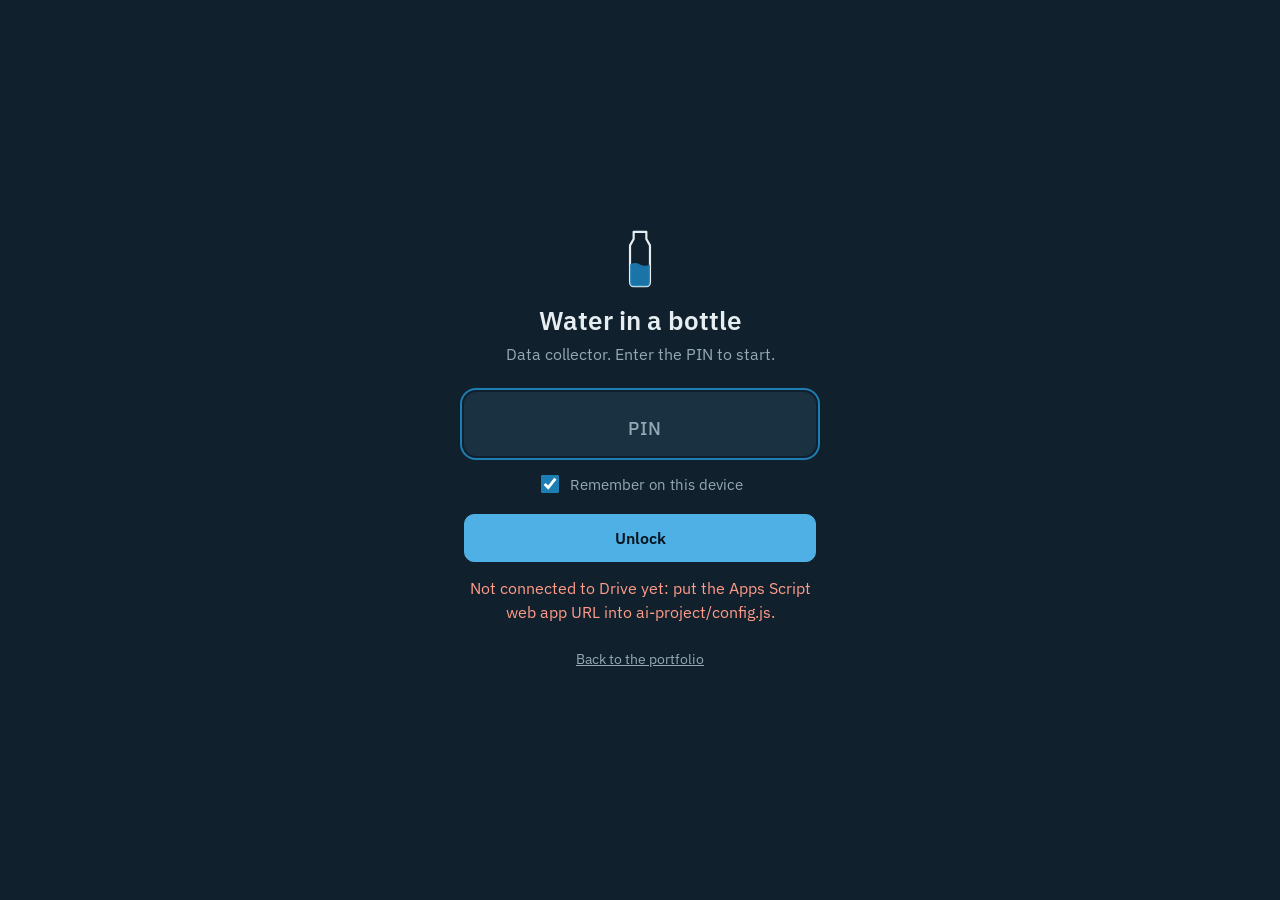
==== ai-project/index.html @ a221c833 "Add Water in a bottle data collector at /ai-project" ====
<!DOCTYPE html>
<html lang="en">
<head>
<meta charset="utf-8">
<meta name="viewport" content="width=device-width, initial-scale=1, viewport-fit=cover, interactive-widget=resizes-content">
<title>Water in a bottle · Data collector</title>
<meta name="robots" content="noindex, nofollow">
<meta name="description" content="Private data-collection tool for the Water in a bottle AI project.">
<meta name="theme-color" content="#10202C">
<meta name="mobile-web-app-capable" content="yes">
<meta name="apple-mobile-web-app-capable" content="yes">
<meta name="apple-mobile-web-app-status-bar-style" content="black-translucent">
<link rel="manifest" href="manifest.webmanifest">
<link rel="preconnect" href="https://fonts.googleapis.com">
<link rel="preconnect" href="https://fonts.gstatic.com" crossorigin>
<link href="https://fonts.googleapis.com/css2?family=IBM+Plex+Mono:wght@500&family=IBM+Plex+Sans:wght@400;500;600&display=swap" rel="stylesheet">
<link rel="stylesheet" href="app.css">
<link rel="icon" href="icon.svg" type="image/svg+xml">
<link rel="apple-touch-icon" href="icon-180.png">
<script>
  try { var t = localStorage.getItem('zt.theme'); if (t === 'dark' || t === 'light') document.documentElement.dataset.theme = t; } catch (e) {}
</script>
</head>
<body>

<!-- ══ PIN ══ -->
<section class="lock" id="lock" aria-labelledby="lockTitle">
  <div class="lock__card">
    <svg class="lock__mark" viewBox="0 0 48 64" aria-hidden="true">
      <path d="M17 2h14v8l4 7v41a4 4 0 0 1-4 4H17a4 4 0 0 1-4-4V17l4-7z"/>
      <path class="lock__water" d="M13 38q5.5-3 11 0t11 0V58a4 4 0 0 1-4 4H17a4 4 0 0 1-4-4z"/>
    </svg>
    <h1 id="lockTitle">Water in a bottle</h1>
    <p class="lock__sub">Data collector. Enter the PIN to start.</p>
    <form id="pinForm" autocomplete="off">
      <label class="sr-only" for="pinInput">PIN</label>
      <input id="pinInput" class="pin" type="password" inputmode="numeric" pattern="[0-9]*" maxlength="12" autocomplete="one-time-code" placeholder="PIN" required>
      <label class="check"><input type="checkbox" id="pinRemember" checked> Remember on this device</label>
      <button class="btn btn--primary btn--wide" type="submit" id="pinGo">Unlock</button>
      <p class="lock__msg" id="pinMsg" role="alert"></p>
    </form>
  </div>
  <a class="lock__back" href="../projects.html">Back to the portfolio</a>
</section>

<!-- ══ app ══ -->
<div class="app" id="app" hidden>

  <header class="bar">
    <span class="bar__title"><b>Water in a bottle</b><span class="bar__who" id="barWho"></span></span>
    <button class="sync" id="syncPill" type="button" data-state="idle" aria-live="polite">
      <i aria-hidden="true"></i><span id="syncText">All uploaded</span>
    </button>
  </header>

  <main class="views">

    <!-- capture -->
    <section class="view view--capture" id="viewCapture" aria-label="Capture">
      <div class="finder" id="finder">
        <canvas id="preview" aria-label="Camera view, rotated exactly as the photos are saved"></canvas>
        <video id="video" playsinline muted autoplay></video>

        <ol class="steps" id="steps" aria-label="Steps for each bottle">
          <li data-step="scale"><span>1</span>Scale photo</li>
          <li data-step="type"><span>2</span>Bottle type</li>
          <li data-step="capture"><span>3</span>Images</li>
        </ol>

        <div class="finder__count" id="finderCount" hidden>
          <b id="countNum">0</b><span id="countLabel">images</span>
        </div>
        <p class="finder__hint" id="hint"></p>
        <div class="finder__msg" id="camMsg" hidden></div>
      </div>

      <div class="deck">
        <div class="rate" role="group" aria-label="Burst rate">
          <button type="button" class="rate__btn" id="rateDown" aria-label="Slower burst">−</button>
          <span class="rate__val"><b id="rateVal">5</b>/s</span>
          <button type="button" class="rate__btn" id="rateUp" aria-label="Faster burst">+</button>
        </div>
        <button type="button" class="shutter" id="shutter" aria-label="Take photo">
          <span class="shutter__ring"></span><span class="shutter__core"></span>
        </button>
        <button type="button" class="deck__side" id="nextBottle">Next bottle</button>
      </div>

      <!-- step 2: bottle type sheet -->
      <div class="sheet" id="typeSheet" hidden>
        <div class="sheet__panel" role="dialog" aria-modal="true" aria-labelledby="typeTitle">
          <div class="sheet__grip" aria-hidden="true"></div>
          <h2 id="typeTitle">Which bottle is on the scale?</h2>

          <label class="lcd" for="typeWeight">
            <span class="lcd__label">Weight on the scale, optional</span>
            <span class="lcd__screen">
              <span class="lcd__ghost" aria-hidden="true">8888.8</span>
              <input id="typeWeight" type="text" inputmode="decimal" autocomplete="off" placeholder="" aria-describedby="typeVol">
              <span class="lcd__unit">g</span>
            </span>
            <span class="lcd__note" id="typeVol">You can also read it from the scale photo later, in Review.</span>
          </label>

          <div class="types" id="typeGrid" role="group" aria-label="Bottle type"></div>

          <div class="sheet__actions">
            <button type="button" class="btn btn--ghost" id="retakeScale">Retake scale photo</button>
            <button type="button" class="btn btn--ghost btn--danger" id="discardScale">Discard</button>
          </div>
        </div>
      </div>
    </section>

    <!-- review -->
    <section class="view view--review" id="viewReview" aria-label="Review" hidden>
      <div class="pane" id="reviewList">
        <div class="pane__head">
          <h2>Review</h2>
          <div class="seg" role="group" aria-label="Show">
            <button type="button" data-filter="todo" aria-pressed="true">To review <span id="cntTodo"></span></button>
            <button type="button" data-filter="all" aria-pressed="false">All <span id="cntAll"></span></button>
          </div>
        </div>
        <p class="pane__lead">Label each bottle from its scale photo, drop the bad images, then approve it. Approved bottles leave this list.</p>
        <ul class="bottles" id="bottleList"></ul>
        <p class="empty" id="listEmpty" hidden></p>
        <button type="button" class="btn btn--ghost btn--wide" id="listRefresh">Refresh</button>
      </div>

      <div class="pane pane--bottle" id="reviewBottle" hidden>
        <div class="crumbs">
          <button type="button" class="link" id="bottleBack">All bottles</button>
          <span id="bottlePos"></span>
        </div>
        <h2 class="bottle__title"><span id="bottleId">S0000</span> <small id="bottleType"></small></h2>

        <ol class="tabs2" role="tablist">
          <li><button type="button" role="tab" id="tabLabel" aria-selected="true"><span>1</span>Label</button></li>
          <li><button type="button" role="tab" id="tabImages" aria-selected="false"><span>2</span>Images <em id="imgCount"></em></button></li>
        </ol>

        <!-- step 1 -->
        <div class="step" id="stepLabel">
          <div class="zoom" id="scaleZoom" data-zoom="1">
            <img id="scaleImg" alt="Scale photo of this bottle">
            <button type="button" class="zoom__btn" id="zoomBtn">Zoom</button>
          </div>
          <label class="lcd lcd--big" for="labelWeight">
            <span class="lcd__label">Weight on the scale, bottle + water</span>
            <span class="lcd__screen">
              <span class="lcd__ghost" aria-hidden="true">8888.8</span>
              <input id="labelWeight" type="text" inputmode="decimal" autocomplete="off" aria-describedby="labelVol">
              <span class="lcd__unit">g</span>
            </span>
            <span class="lcd__note" id="labelVol"></span>
          </label>
          <div class="row">
            <button type="button" class="btn btn--primary btn--wide" id="saveLabel">Save label</button>
          </div>
          <div class="row row--split">
            <button type="button" class="btn btn--ghost" id="prevBottle">Previous bottle</button>
            <button type="button" class="btn btn--ghost" id="skipBottle">Skip bottle</button>
          </div>
        </div>

        <!-- step 2 -->
        <div class="step" id="stepImages" hidden>
          <p class="step__lead" id="imagesLead">Tap an image to look at it full size. Discarded images move to <i>_discarded</i> on Drive and can be restored there.</p>
          <ul class="grid" id="imgGrid"></ul>
          <div class="row row--split">
            <button type="button" class="btn btn--ghost" id="rotateAll">Rotate all 90°</button>
            <button type="button" class="btn btn--ghost" id="undoDiscard">Undo discard</button>
          </div>
          <div class="approve">
            <button type="button" class="btn btn--primary btn--wide" id="approveBtn">Approve bottle</button>
            <button type="button" class="link" id="saveNoApprove">Save discards without approving</button>
          </div>
        </div>
      </div>
    </section>

    <!-- setup -->
    <section class="view view--setup" id="viewSetup" aria-label="Setup" hidden>
      <div class="pane">
        <h2>Setup</h2>

        <div class="group">
          <h3>Who is collecting</h3>
          <label class="field">Your name <input id="setCollector" type="text" autocomplete="name" placeholder="e.g. Tabish or Awais"></label>
          <p class="hint">Saved with every bottle you capture on this device.</p>
        </div>

        <div class="group">
          <h3>Camera</h3>
          <label class="field">Camera <select id="setCamera"><option value="">Back camera (default)</option></select></label>
          <div class="field">Rotation of the view
            <div class="seg seg--4" id="setRotation" role="group" aria-label="Rotation">
              <button type="button" data-rot="0">0°</button><button type="button" data-rot="90">90°</button><button type="button" data-rot="180">180°</button><button type="button" data-rot="270">270°</button>
            </div>
          </div>
          <p class="hint">Set it so the bottle stands upright in the view. Photos are saved exactly as shown. A phone held upright needs 0°; a webcam mounted sideways needs 90°.</p>
          <p class="hint" id="camInfo"></p>
        </div>

        <div class="group">
          <h3>Photo size for training</h3>
          <div class="seg seg--3" id="setSize" role="group" aria-label="Photo size">
            <button type="button" data-size="1280">1280 px</button><button type="button" data-size="960">960 px</button><button type="button" data-size="640">640 px</button>
          </div>
          <div class="seg seg--3" id="setQuality" role="group" aria-label="JPEG quality">
            <button type="button" data-q="0.92">High</button><button type="button" data-q="0.85">Standard</button><button type="button" data-q="0.75">Small</button>
          </div>
          <p class="hint" id="sizeHint">Long side 1280 px, JPEG quality 85. Scale photos are always kept at high quality so the digits stay readable.</p>
        </div>

        <div class="group">
          <h3>Uploads</h3>
          <p class="stat" id="queueStat">Nothing waiting.</p>
          <p class="hint">Photos are kept on this phone until Drive confirms them, so you can keep capturing with a bad connection.</p>
          <div class="row row--split">
            <button type="button" class="btn btn--ghost" id="uploadNow">Upload now</button>
            <button type="button" class="btn btn--ghost btn--danger" id="clearQueue">Delete waiting photos</button>
          </div>
        </div>

        <div class="group">
          <h3>Dataset on Drive</h3>
          <p class="stat" id="dataStat">–</p>
          <button type="button" class="btn btn--ghost btn--wide" id="exportXlsx">Write Excel copy to Drive</button>
          <p class="hint">Saves water_in_a_bottle_dataset.xlsx next to the Google Sheet, for <code>pandas.read_excel</code>.</p>
          <p class="hint">Every photo carries the owner tag <b id="ownerTag"></b> in its metadata (Artist, Copyright, description).</p>
        </div>

        <div class="group">
          <button type="button" class="btn btn--ghost btn--wide" id="lockNow">Lock and forget the PIN on this device</button>
        </div>
      </div>
    </section>
  </main>

  <nav class="tabs" aria-label="Sections">
    <button type="button" data-view="capture" aria-current="page">
      <svg viewBox="0 0 24 24" aria-hidden="true"><path d="M4 8h3l2-3h6l2 3h3v11H4z"/><circle cx="12" cy="13" r="3.5"/></svg>Capture
    </button>
    <button type="button" data-view="review">
      <svg viewBox="0 0 24 24" aria-hidden="true"><path d="M4 5h16v14H4z"/><path d="M8 12l3 3 5-6"/></svg>Review
    </button>
    <button type="button" data-view="setup">
      <svg viewBox="0 0 24 24" aria-hidden="true"><path d="M4 7h10M18 7h2M4 17h4M12 17h8"/><circle cx="16" cy="7" r="2"/><circle cx="10" cy="17" r="2"/></svg>Setup
    </button>
  </nav>
</div>

<!-- full-size image viewer -->
<div class="viewer" id="viewer" hidden role="dialog" aria-modal="true" aria-label="Image">
  <div class="viewer__top">
    <button type="button" class="link link--light" id="viewerClose">Back to grid</button>
    <span id="viewerPos"></span>
  </div>
  <div class="viewer__stage" id="viewerStage">
    <img id="viewerImg" alt="">
    <span class="viewer__stamp" id="viewerStamp" hidden>Discarded</span>
  </div>
  <p class="viewer__name" id="viewerName"></p>
  <div class="viewer__deck">
    <button type="button" class="vbtn" id="viewerPrev" aria-label="Previous image">‹</button>
    <button type="button" class="vbtn vbtn--discard" id="viewerDiscard">Discard</button>
    <button type="button" class="vbtn vbtn--keep" id="viewerKeep">Keep</button>
    <button type="button" class="vbtn" id="viewerNext" aria-label="Next image">›</button>
  </div>
</div>

<div class="toast" id="toast" role="status" hidden></div>

<script src="config.js"></script>
<script src="exif.js"></script>
<script src="app.js"></script>
</body>
</html>
---- ai-project/app.css ----
/* =========================================================
   Water in a bottle – data collector
   Camera: always dark "ink" so the preview reads true.
   Review/Setup: cool paper, follows the portfolio theme.
   One loud element: the kitchen-scale LCD readout.
   ========================================================= */

@font-face {
  font-family: "DSEG7";
  src: url("fonts/DSEG7Classic-Bold.woff2") format("woff2");
  font-display: swap;
}

:root {
  --ink: #10202C;
  --ink-2: #1A3141;
  --ink-text: #E6EEF2;
  --ink-mute: #93A9B6;

  --paper: #F1F5F6;
  --surface: #FFFFFF;
  --text: #13222D;
  --mute: #566B77;
  --rule: #D3DEE2;

  --water: #1D7DB5;
  --water-ink: #FFFFFF;
  --water-lo: #DDEEF7;
  --amber: #F2B134;
  --keep: #23804F;
  --discard: #C2412D;
  --discard-lo: #FBE4E0;

  --lcd-bg: #C5D3B4;
  --lcd-ink: #17220F;
  --lcd-ghost: rgba(23, 34, 15, .09);

  --f-sans: "IBM Plex Sans", system-ui, -apple-system, "Segoe UI", sans-serif;
  --f-mono: "IBM Plex Mono", ui-monospace, Menlo, monospace;
  --f-lcd: "DSEG7", "IBM Plex Mono", ui-monospace, monospace;

  --tabs-h: calc(58px + env(safe-area-inset-bottom));
  --bar-h: calc(48px + env(safe-area-inset-top));
  --r: 12px;
  --t: 180ms cubic-bezier(.2, .7, .3, 1);
  color-scheme: light;
}

@media (prefers-color-scheme: dark) {
  :root:not([data-theme="light"]) {
    --paper: #0E1920; --surface: #15242D; --text: #E2EBEF; --mute: #8EA2AD; --rule: #24363F;
    --water: #4FB0E6; --water-ink: #06141C; --water-lo: #11303F; --discard-lo: #3A1712;
    color-scheme: dark;
  }
}
:root[data-theme="dark"] {
  --paper: #0E1920; --surface: #15242D; --text: #E2EBEF; --mute: #8EA2AD; --rule: #24363F;
  --water: #4FB0E6; --water-ink: #06141C; --water-lo: #11303F; --discard-lo: #3A1712;
  color-scheme: dark;
}

*, *::before, *::after { box-sizing: border-box; }
html, body { height: 100%; }
body {
  margin: 0;
  background: var(--paper);
  color: var(--text);
  font: 400 16px/1.5 var(--f-sans);
  -webkit-font-smoothing: antialiased;
  -webkit-tap-highlight-color: transparent;
  overscroll-behavior: none;
}
h1, h2, h3 { margin: 0; font-weight: 600; line-height: 1.2; }
p { margin: 0; }
button, input, select { font: inherit; color: inherit; }
button { cursor: pointer; }
[hidden] { display: none !important; }
:focus-visible { outline: 2px solid var(--water); outline-offset: 2px; border-radius: 4px; }
.sr-only { position: absolute; width: 1px; height: 1px; overflow: hidden; clip: rect(0 0 0 0); white-space: nowrap; }
code { font: 500 .85em var(--f-mono); }

@media (prefers-reduced-motion: reduce) {
  *, *::before, *::after { transition-duration: .001ms !important; animation-duration: .001ms !important; }
}

/* ---------- buttons ---------- */
.btn {
  display: inline-flex; align-items: center; justify-content: center; gap: .4em;
  min-height: 48px; padding: 0 1.1rem; border-radius: 10px;
  border: 1px solid var(--rule); background: var(--surface);
  font-weight: 500; transition: background var(--t), border-color var(--t), transform var(--t);
}
.btn:active { transform: scale(.98); }
.btn--primary { background: var(--water); border-color: var(--water); color: var(--water-ink); font-weight: 600; }
.btn--ghost { background: transparent; }
.btn--danger { color: var(--discard); }
.btn--wide { width: 100%; }
.btn[disabled] { opacity: .5; pointer-events: none; }
.link {
  border: 0; background: none; padding: .5rem 0; color: var(--water); font-weight: 500;
  text-decoration: underline; text-underline-offset: 3px; text-decoration-thickness: 1px;
}
.link--light { color: var(--ink-text); }

.seg { display: inline-flex; border: 1px solid var(--rule); border-radius: 10px; padding: 3px; gap: 3px; background: var(--surface); }
.seg button {
  border: 0; background: none; min-height: 40px; padding: 0 .85rem; border-radius: 7px; font-weight: 500; color: var(--mute);
}
.seg button[aria-pressed="true"] { background: var(--water-lo); color: var(--text); }
.seg--3, .seg--4 { display: grid; width: 100%; }
.seg--3 { grid-template-columns: repeat(3, 1fr); }
.seg--4 { grid-template-columns: repeat(4, 1fr); }

/* ---------- PIN ---------- */
.lock {
  min-height: 100%; display: grid; place-items: center; align-content: center; gap: 1.5rem;
  padding: calc(2rem + env(safe-area-inset-top)) 1.25rem 2rem;
  background: var(--ink); color: var(--ink-text);
}
.lock__card { width: min(100%, 22rem); text-align: center; }
.lock__mark { width: 44px; height: 58px; margin: 0 auto 1.1rem; display: block; }
.lock__mark path { fill: none; stroke: var(--ink-text); stroke-width: 2.4; stroke-linejoin: round; }
.lock__mark .lock__water { fill: var(--water); stroke: none; opacity: .9; }
.lock h1 { font-size: 1.6rem; }
.lock__sub { color: var(--ink-mute); margin: .35rem 0 1.6rem; }
.pin {
  width: 100%; height: 64px; border-radius: 12px; border: 1px solid var(--ink-2);
  background: var(--ink-2); color: var(--ink-text); text-align: center;
  font: 500 1.9rem var(--f-mono); letter-spacing: .4em; padding-left: .4em;
}
.pin::placeholder { color: var(--ink-mute); letter-spacing: .05em; font-size: 1.1rem; font-family: var(--f-sans); }
.check { display: flex; align-items: center; justify-content: center; gap: .5rem; margin: 1rem 0 1.1rem; color: var(--ink-mute); font-size: .95rem; }
.check input { width: 18px; height: 18px; accent-color: var(--water); }
.lock .btn--primary { --water: #4FB0E6; --water-ink: #06141C; }
.lock__msg { min-height: 1.5em; margin-top: .9rem; color: #FF9B88; }
.lock__back { color: var(--ink-mute); font-size: .9rem; }

/* ---------- app frame ---------- */
.app { position: fixed; inset: 0; display: grid; grid-template-rows: var(--bar-h) 1fr var(--tabs-h); }
.bar {
  display: flex; align-items: center; justify-content: space-between; gap: .75rem;
  padding: env(safe-area-inset-top) 1rem 0; background: var(--ink); color: var(--ink-text);
}
.bar__title { font-size: .95rem; white-space: nowrap; overflow: hidden; text-overflow: ellipsis; }
.bar__who { color: var(--ink-mute); margin-left: .5rem; }
.sync {
  display: inline-flex; align-items: center; gap: .45rem; flex: none;
  border: 1px solid var(--ink-2); background: var(--ink-2); color: var(--ink-text);
  border-radius: 999px; height: 32px; padding: 0 .8rem; font-size: .85rem;
}
.sync i { width: 8px; height: 8px; border-radius: 50%; background: #4ADE93; }
.sync[data-state="busy"] i { background: var(--amber); animation: pulse 1s ease-in-out infinite; }
.sync[data-state="waiting"] i { background: var(--amber); }
.sync[data-state="error"] i { background: #FF7A66; }
@keyframes pulse { 50% { opacity: .3; } }

.views { position: relative; overflow: hidden; }
.view { position: absolute; inset: 0; overflow-y: auto; -webkit-overflow-scrolling: touch; }

.tabs {
  display: grid; grid-template-columns: repeat(3, 1fr);
  padding-bottom: env(safe-area-inset-bottom);
  background: var(--surface); border-top: 1px solid var(--rule);
}
.tabs button {
  display: flex; flex-direction: column; align-items: center; justify-content: center; gap: 2px;
  border: 0; background: none; color: var(--mute); font-size: .75rem; font-weight: 500;
}
.tabs svg { width: 24px; height: 24px; fill: none; stroke: currentColor; stroke-width: 1.7; stroke-linejoin: round; stroke-linecap: round; }
.tabs button[aria-current="page"] { color: var(--water); }
.app[data-view="capture"] .tabs { background: var(--ink); border-color: var(--ink-2); }
.app[data-view="capture"] .tabs button { color: var(--ink-mute); }
.app[data-view="capture"] .tabs button[aria-current="page"] { color: var(--ink-text); }

/* ---------- capture ---------- */
.view--capture { display: grid; grid-template-rows: 1fr auto; background: var(--ink); color: var(--ink-text); overflow: hidden; }
.finder { position: relative; overflow: hidden; touch-action: none; }
#preview { position: absolute; inset: 0; width: 100%; height: 100%; display: block; }
#video { position: absolute; width: 2px; height: 2px; opacity: 0; pointer-events: none; }
.finder.is-rec #preview { box-shadow: inset 0 0 0 5px #E5484D; }
.finder.is-flash::after { content: ""; position: absolute; inset: 0; box-shadow: inset 0 0 0 10px rgba(255,255,255,.85); pointer-events: none; }

.steps {
  position: absolute; top: .75rem; left: 50%; transform: translateX(-50%);
  display: flex; gap: 4px; margin: 0; padding: 4px; list-style: none;
  background: rgba(16, 32, 44, .78); border-radius: 999px; backdrop-filter: blur(6px); -webkit-backdrop-filter: blur(6px);
  font-size: .8rem; white-space: nowrap;
}
.steps li { display: flex; align-items: center; gap: .35rem; padding: .3rem .7rem .3rem .35rem; border-radius: 999px; color: var(--ink-mute); }
.steps li span {
  display: grid; place-items: center; width: 20px; height: 20px; border-radius: 50%;
  border: 1px solid currentColor; font: 500 .7rem var(--f-mono);
}
.steps li.is-done { color: var(--ink-text); }
.steps li.is-done span { background: var(--ink-text); color: var(--ink); border-color: var(--ink-text); }
.steps li.is-now { background: var(--ink-text); color: var(--ink); }
.steps li.is-now span { border-color: var(--ink); }

.finder__count {
  position: absolute; right: .75rem; top: 3.6rem; display: grid; justify-items: end;
  padding: .45rem .7rem; border-radius: 10px; background: rgba(16, 32, 44, .78); line-height: 1.1;
}
.finder__count b { font: 500 1.7rem var(--f-mono); color: var(--ink-text); }
.finder__count span { font-size: .75rem; color: var(--ink-mute); }
.finder.is-rec .finder__count b { color: var(--amber); }

.finder__hint {
  position: absolute; left: 50%; bottom: .75rem; transform: translateX(-50%);
  width: max-content; max-width: calc(100% - 1.5rem); text-align: center;
  padding: .45rem .85rem; border-radius: 10px; background: rgba(16, 32, 44, .82);
  font-size: .9rem; line-height: 1.35;
}
.finder__msg {
  position: absolute; inset: 0; display: grid; place-items: center; align-content: center; gap: 1rem;
  padding: 2rem; text-align: center; color: var(--ink-mute);
}
.finder__msg .btn { color: var(--ink); }

.deck {
  display: grid; grid-template-columns: 1fr auto 1fr; align-items: center; gap: .75rem;
  padding: .9rem 1rem 1rem;
}
.rate { justify-self: start; display: inline-flex; align-items: center; border: 1px solid var(--ink-2); border-radius: 999px; }
.rate__btn { width: 40px; height: 40px; border: 0; background: none; color: var(--ink-text); font-size: 1.25rem; border-radius: 50%; }
.rate__val { min-width: 2.6em; text-align: center; font-size: .8rem; color: var(--ink-mute); }
.rate__val b { font: 500 1rem var(--f-mono); color: var(--ink-text); }
.deck__side {
  justify-self: end; min-height: 44px; padding: 0 1rem; border-radius: 999px;
  border: 1px solid var(--ink-2); background: var(--ink-2); color: var(--ink-text); font-weight: 500; font-size: .9rem;
}
.deck__side[disabled] { opacity: .35; }

.shutter {
  position: relative; width: 78px; height: 78px; border: 0; padding: 0; background: none;
  touch-action: none; user-select: none; -webkit-user-select: none; -webkit-touch-callout: none;
}
.shutter__ring { position: absolute; inset: 0; border-radius: 50%; border: 4px solid var(--ink-text); }
.shutter__core { position: absolute; inset: 8px; border-radius: 50%; background: var(--ink-text); transition: inset var(--t), border-radius var(--t), background var(--t); }
.shutter[data-mode="scale"] .shutter__core { background: var(--lcd-bg); }
.shutter.is-down .shutter__core { inset: 14px; }
.shutter.is-rec .shutter__core { inset: 22px; border-radius: 8px; background: #E5484D; }
.shutter[disabled] { opacity: .4; }

/* ---------- sheets ---------- */
.sheet { position: absolute; inset: 0; z-index: 5; display: flex; align-items: flex-end; background: rgba(6, 14, 20, .35); }
.sheet__panel {
  width: 100%; max-height: 92%; overflow-y: auto;
  padding: .5rem 1rem calc(1rem + env(safe-area-inset-bottom));
  background: var(--surface); color: var(--text); border-radius: 18px 18px 0 0;
  animation: rise 220ms cubic-bezier(.2, .7, .3, 1);
}
@keyframes rise { from { transform: translateY(24px); opacity: .4; } }
.sheet__grip { width: 40px; height: 4px; border-radius: 2px; background: var(--rule); margin: .25rem auto .8rem; }
.sheet h2 { font-size: 1.15rem; margin-bottom: .9rem; }
.sheet__actions { display: grid; grid-template-columns: 1fr auto; gap: .5rem; margin-top: .9rem; }

.types { display: grid; grid-template-columns: repeat(4, 1fr); gap: .5rem; margin-top: 1rem; }
.type {
  position: relative; display: grid; grid-template-rows: auto auto; justify-items: center; gap: .25rem;
  padding: .5rem .25rem .6rem; border: 1px solid var(--rule); border-radius: var(--r); background: var(--paper);
  transition: border-color var(--t), transform var(--t);
}
.type:active { transform: scale(.97); }
.type img { width: 100%; height: 108px; object-fit: contain; border-radius: 6px; }
.type b { font: 500 1.3rem var(--f-mono); line-height: 1; }
.type small { font-size: .68rem; color: var(--mute); line-height: 1.2; text-align: center; }

/* ---------- LCD (the kitchen-scale readout) ---------- */
.lcd { display: block; }
.lcd__label { display: block; font-size: .85rem; color: var(--mute); margin-bottom: .35rem; }
.lcd__screen {
  position: relative; display: flex; align-items: center; height: 76px; padding: 0 1rem;
  border-radius: 10px; background: var(--lcd-bg); color: var(--lcd-ink);
  box-shadow: inset 0 2px 0 rgba(0,0,0,.12), inset 0 0 0 1px rgba(0,0,0,.18);
}
.lcd__ghost, .lcd__screen input {
  font: 2.6rem/1 var(--f-lcd); letter-spacing: .04em; text-align: right;
}
.lcd__ghost { position: absolute; right: 2.6rem; color: var(--lcd-ghost); pointer-events: none; }
.lcd__screen input {
  position: relative; flex: 1; min-width: 0; height: 100%; padding: 0 .3rem 0 0;
  border: 0; background: transparent; color: var(--lcd-ink); caret-color: var(--lcd-ink); outline: none;
}
.lcd__screen:focus-within { box-shadow: inset 0 2px 0 rgba(0,0,0,.12), 0 0 0 3px var(--water); }
.lcd__unit { font: 600 1.1rem var(--f-sans); margin-left: .35rem; opacity: .75; }
.lcd__note { display: block; min-height: 1.4em; margin-top: .4rem; font-size: .9rem; color: var(--mute); }
.lcd__note.is-ok { color: var(--keep); font-weight: 500; }
.lcd__note.is-bad { color: var(--discard); font-weight: 500; }
.lcd--big .lcd__screen { height: 92px; }
.lcd--big .lcd__ghost, .lcd--big input { font-size: 3.2rem; }

/* ---------- review / setup panes ---------- */
.pane { max-width: 44rem; margin: 0 auto; padding: 1.25rem 1rem 2rem; }
.pane__head { display: flex; flex-wrap: wrap; align-items: center; justify-content: space-between; gap: .75rem; }
.pane h2 { font-size: 1.4rem; }
.pane__lead { color: var(--mute); margin: .6rem 0 1rem; max-width: 36em; }
.seg button span { font: 500 .8rem var(--f-mono); color: var(--mute); }

.bottles { list-style: none; margin: 0 0 1rem; padding: 0; border-top: 1px solid var(--rule); }
.bottles li { border-bottom: 1px solid var(--rule); }
.bottles button {
  width: 100%; display: grid; grid-template-columns: auto 1fr auto; align-items: center; gap: .9rem;
  padding: .85rem .25rem; border: 0; background: none; text-align: left;
}
.bottles .sid { font: 500 1rem var(--f-mono); }
.bottles .meta { font-size: .9rem; color: var(--mute); }
.bottles .meta b { color: var(--text); font-weight: 500; }
.chip { font-size: .78rem; font-weight: 500; padding: .2rem .55rem; border-radius: 999px; background: var(--paper); border: 1px solid var(--rule); color: var(--mute); white-space: nowrap; }
.chip--ok { background: var(--water-lo); border-color: transparent; color: var(--text); }
.chip--todo { border-color: var(--amber); color: var(--text); }
.empty { padding: 2rem 0; color: var(--mute); text-align: center; }

.crumbs { display: flex; justify-content: space-between; align-items: center; color: var(--mute); font-size: .9rem; }
.bottle__title { font: 500 1.6rem var(--f-mono); margin: .25rem 0 1rem; }
.bottle__title small { font: 400 .95rem var(--f-sans); color: var(--mute); }

.tabs2 { display: grid; grid-template-columns: 1fr 1fr; gap: 0; margin: 0 0 1rem; padding: 0; list-style: none; border-bottom: 1px solid var(--rule); }
.tabs2 button {
  width: 100%; display: flex; align-items: center; justify-content: center; gap: .45rem; min-height: 46px;
  border: 0; border-bottom: 2px solid transparent; background: none; color: var(--mute); font-weight: 500; margin-bottom: -1px;
}
.tabs2 button span { display: grid; place-items: center; width: 20px; height: 20px; border-radius: 50%; border: 1px solid currentColor; font: 500 .7rem var(--f-mono); }
.tabs2 button[aria-selected="true"] { color: var(--text); border-bottom-color: var(--water); }
.tabs2 em { font-style: normal; font: 500 .8rem var(--f-mono); color: var(--mute); }

.zoom { position: relative; height: min(42vh, 520px); overflow: hidden; border-radius: var(--r); background: #000; margin-bottom: 1rem; }
.zoom img { width: 100%; height: 100%; object-fit: contain; display: block; }
.zoom[data-zoom="2"] { overflow: auto; touch-action: pan-x pan-y; }
.zoom[data-zoom="2"] img { width: 250%; height: auto; max-width: none; object-fit: unset; }
.zoom__btn {
  position: absolute; right: .6rem; bottom: .6rem; min-height: 36px; padding: 0 .85rem;
  border: 0; border-radius: 999px; background: rgba(16,32,44,.85); color: #fff; font-size: .85rem; font-weight: 500;
}
.zoom[data-zoom="2"] .zoom__btn { position: sticky; float: right; margin: -3rem .6rem .6rem 0; }

.row { margin-top: .9rem; }
.row--split { display: grid; grid-template-columns: 1fr 1fr; gap: .5rem; }

.step__lead { color: var(--mute); margin-bottom: .9rem; font-size: .95rem; }
.grid { list-style: none; margin: 0; padding: 0; display: grid; grid-template-columns: repeat(auto-fill, minmax(96px, 1fr)); gap: 6px; }
.grid button {
  position: relative; display: block; width: 100%; aspect-ratio: 9 / 16; padding: 0; overflow: hidden;
  border: 0; border-radius: 8px; background: var(--rule);
}
.grid img { width: 100%; height: 100%; object-fit: cover; display: block; }
.grid .n { position: absolute; left: 4px; bottom: 4px; padding: 0 .3rem; border-radius: 4px; background: rgba(16,32,44,.8); color: #fff; font: 500 .7rem var(--f-mono); }
.grid .is-discarded img { opacity: .3; filter: grayscale(1); }
.grid .is-discarded::after {
  content: "Discarded"; position: absolute; inset: auto 0 40% 0; text-align: center;
  color: var(--discard); font-weight: 600; font-size: .78rem;
}
.grid .is-discarded { box-shadow: inset 0 0 0 2px var(--discard); }
.approve { position: sticky; bottom: 0; display: grid; justify-items: center; gap: .1rem; margin-top: 1rem; padding: .75rem 0 .25rem; background: linear-gradient(transparent, var(--paper) 30%); }

/* ---------- setup ---------- */
.group { padding: 1.1rem 0; border-bottom: 1px solid var(--rule); display: grid; gap: .6rem; }
.group h3 { font-size: 1rem; }
.field { display: grid; gap: .35rem; font-size: .9rem; color: var(--mute); }
.field input, .field select {
  min-height: 46px; padding: 0 .8rem; border-radius: 10px; border: 1px solid var(--rule);
  background: var(--surface); color: var(--text); font-size: 1rem;
}
.hint { font-size: .88rem; color: var(--mute); max-width: 38em; }
.stat { font-size: .95rem; }

/* ---------- viewer ---------- */
.viewer { position: fixed; inset: 0; z-index: 20; display: grid; grid-template-rows: auto 1fr auto auto; background: #060E14; color: var(--ink-text); }
.viewer__top { display: flex; justify-content: space-between; align-items: center; padding: calc(.25rem + env(safe-area-inset-top)) 1rem 0; color: var(--ink-mute); }
.viewer__top span { font: 500 .9rem var(--f-mono); }
.viewer__stage { position: relative; min-height: 0; display: grid; place-items: center; touch-action: pan-y; }
.viewer__stage img { max-width: 100%; max-height: 100%; object-fit: contain; transition: opacity var(--t); }
.viewer.is-discarded .viewer__stage img { opacity: .35; }
.viewer__stamp {
  position: absolute; padding: .3rem .9rem; border: 3px solid var(--discard); border-radius: 8px;
  color: #FF8A75; font-weight: 600; font-size: 1.4rem; transform: rotate(-8deg); background: rgba(6,14,20,.6);
}
.viewer__name { text-align: center; font: 500 .8rem var(--f-mono); color: var(--ink-mute); padding: .4rem 1rem 0; }
.viewer__deck { display: grid; grid-template-columns: 52px 1fr 1fr 52px; gap: .5rem; padding: .75rem 1rem calc(.9rem + env(safe-area-inset-bottom)); }
.vbtn { min-height: 56px; border-radius: 12px; border: 1px solid var(--ink-2); background: var(--ink-2); color: var(--ink-text); font-size: 1.05rem; font-weight: 600; }
.vbtn--discard { background: transparent; border-color: var(--discard); color: #FF8A75; }
.vbtn--keep { background: var(--keep); border-color: var(--keep); color: #fff; }

/* ---------- toast ---------- */
.toast {
  position: fixed; left: 50%; top: calc(var(--bar-h) + .6rem); transform: translateX(-50%); z-index: 30;
  max-width: calc(100% - 2rem); padding: .65rem 1rem; border-radius: 10px;
  background: var(--text); color: var(--paper); font-size: .92rem; box-shadow: 0 6px 24px rgba(0,0,0,.25);
}
.toast.is-bad { background: var(--discard); color: #fff; }

/* ---------- wider screens ---------- */
@media (min-width: 760px) {
  .types img { height: 150px; }
  .deck { padding: 1rem 2rem 1.25rem; }
  .sheet { align-items: center; justify-content: center; }
  .sheet__panel { width: min(92%, 34rem); border-radius: 18px; }
  .grid { grid-template-columns: repeat(auto-fill, minmax(120px, 1fr)); }
}
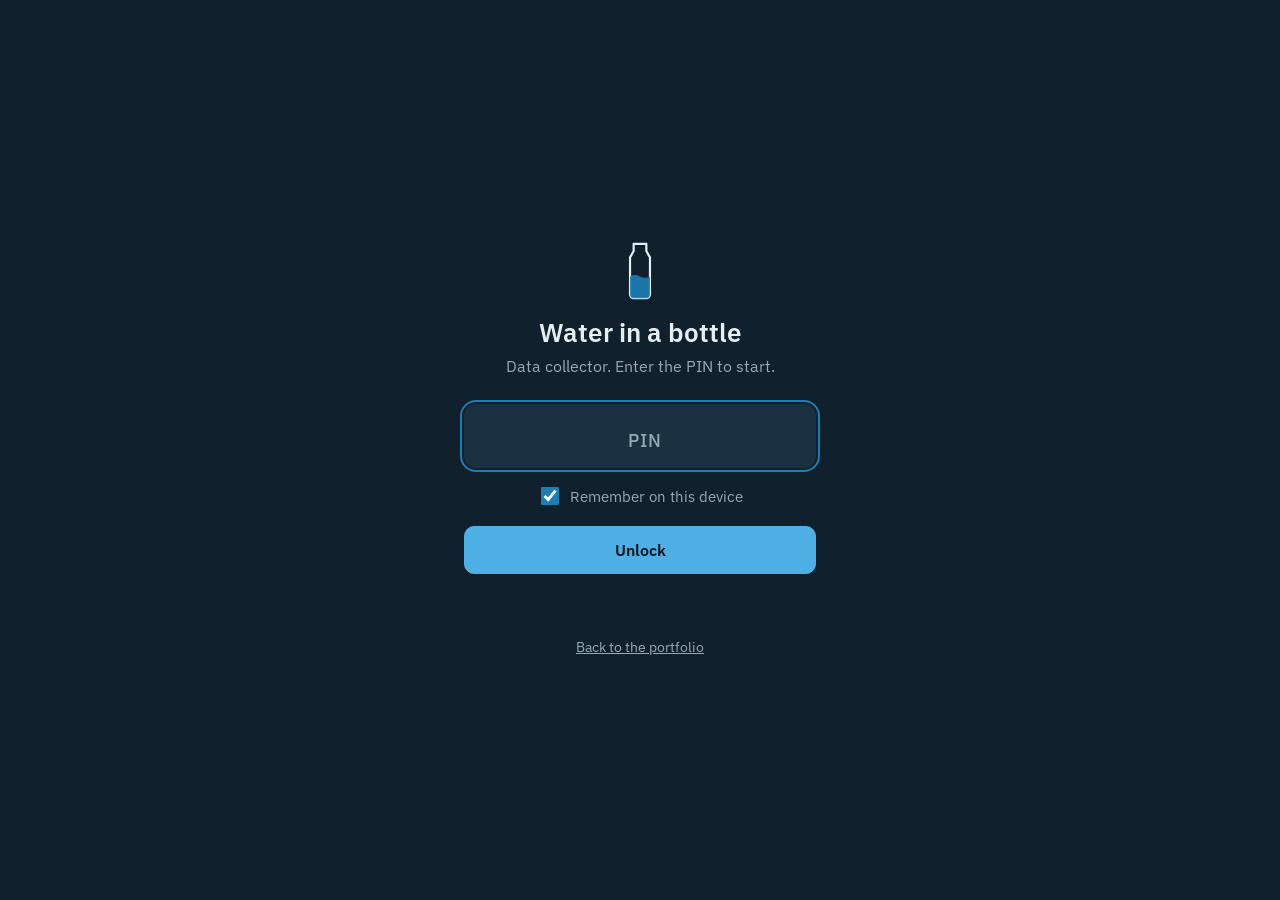
==== commit 26755fa0: "ai-project: water levels per bottle in Setup Setup now shows every labeled bottle as a dot on a gram" ====
--- a/ai-project/index.html
+++ b/ai-project/index.html
@@ -186,6 +186,14 @@
         <h2>Setup</h2>
 
         <div class="group">
+          <h3>Water levels per bottle</h3>
+          <p class="hint">Every labeled bottle is a dot at its water amount (grams of water = scale weight − empty bottle, 1 g = 1 ml). Fill the marked gaps next.</p>
+          <p class="lv-key" aria-hidden="true"><span><i class="lv-key__dot"></i>approved</span><span><i class="lv-key__dot lv-key__dot--open"></i>not approved yet</span><span><i class="lv-key__gap"></i>gap to fill</span></p>
+          <div class="levels" id="levels"></div>
+          <p class="hint" id="levelsNote"></p>
+        </div>
+
+        <div class="group">
           <h3>Who is collecting</h3>
           <label class="field">Your name <input id="setCollector" type="text" autocomplete="name" placeholder="e.g. Tabish or Awais"></label>
           <p class="hint">Saved with every bottle you capture on this device.</p>
--- a/ai-project/app.css
+++ b/ai-project/app.css
@@ -363,6 +363,50 @@
 .hint { font-size: .88rem; color: var(--mute); max-width: 38em; }
 .stat { font-size: .95rem; }
 
+/* water levels: one strip per bottle type, shared grams axis */
+.levels { display: grid; gap: .75rem; }
+.lv { background: var(--surface); border: 1px solid var(--rule); border-radius: var(--r); padding: .8rem .9rem .7rem; display: grid; gap: .35rem; }
+.lv__title { margin: 0; font-size: .95rem; font-weight: 600; }
+.lv__title small { font-weight: 400; color: var(--mute); font-size: .85rem; }
+.lv__sum { font-size: .85rem; color: var(--mute); }
+.lv__sum b { color: var(--text); font-weight: 600; }
+.lv__strip { position: relative; padding: .4rem 0 1.4rem; }
+.lv__track { position: relative; height: 28px; margin: 0 8px; border-bottom: 1px solid var(--rule); }
+.lv__gap {
+  position: absolute; top: 4px; bottom: 4px; border-radius: 4px;
+  background: repeating-linear-gradient(135deg, color-mix(in srgb, var(--amber) 35%, transparent) 0 3px, transparent 3px 7px);
+  border: 1px dashed var(--amber);
+}
+.lv__dot {
+  position: absolute; top: 50%; width: 24px; height: 24px; margin: -12px 0 0 -12px; padding: 0; border: 0; background: none;
+  display: grid; place-items: center;
+}
+.lv__dot::after {
+  content: ""; width: 10px; height: 10px; border-radius: 50%; background: var(--water);
+  box-shadow: 0 0 0 2px var(--surface); transition: transform var(--t);
+}
+.lv__dot.is-open::after { background: var(--surface); box-shadow: inset 0 0 0 2px var(--water), 0 0 0 2px var(--surface); }
+.lv__dot:hover::after, .lv__dot:focus-visible::after { transform: scale(1.4); }
+.lv__dot:focus-visible { outline: none; }
+.lv__axis { position: absolute; left: 8px; right: 8px; bottom: 0; height: 1.2rem; }
+.lv__axis span { position: absolute; transform: translateX(-50%); font: 500 .7rem var(--f-mono); color: var(--mute); white-space: nowrap; }
+.lv__axis span:first-child { transform: none; }
+.lv__axis span:last-child { transform: translateX(-100%); }
+.lv__tip {
+  position: absolute; bottom: calc(100% - .2rem); transform: translateX(-50%); z-index: 2; max-width: min(22rem, 100%);
+  padding: .35rem .6rem; border-radius: 8px; background: var(--text); color: var(--paper); font-size: .78rem; line-height: 1.35;
+  pointer-events: none; box-shadow: 0 4px 14px rgba(0, 0, 0, .18);
+}
+.lv__vals { font: 500 .78rem/1.5 var(--f-mono); color: var(--mute); overflow-wrap: anywhere; }
+.lv__next { display: grid; gap: .1rem; font-size: .85rem; }
+.lv__next > i { font-style: normal; font-size: .78rem; color: var(--mute); }
+.lv__next small { color: var(--mute); font-size: .78rem; }
+.lv-key { display: flex; flex-wrap: wrap; gap: .3rem 1rem; font-size: .8rem; color: var(--mute); }
+.lv-key span { display: inline-flex; align-items: center; gap: .35rem; }
+.lv-key__dot { width: 10px; height: 10px; border-radius: 50%; background: var(--water); }
+.lv-key__dot--open { background: none; box-shadow: inset 0 0 0 2px var(--water); }
+.lv-key__gap { width: 18px; height: 10px; border-radius: 3px; border: 1px dashed var(--amber); background: repeating-linear-gradient(135deg, color-mix(in srgb, var(--amber) 35%, transparent) 0 3px, transparent 3px 7px); }
+
 /* ---------- viewer ---------- */
 .viewer { position: fixed; inset: 0; z-index: 20; display: grid; grid-template-rows: auto 1fr auto auto; background: #060E14; color: var(--ink-text); }
 .viewer__top { display: flex; justify-content: space-between; align-items: center; padding: calc(.25rem + env(safe-area-inset-top)) 1rem 0; color: var(--ink-mute); }
